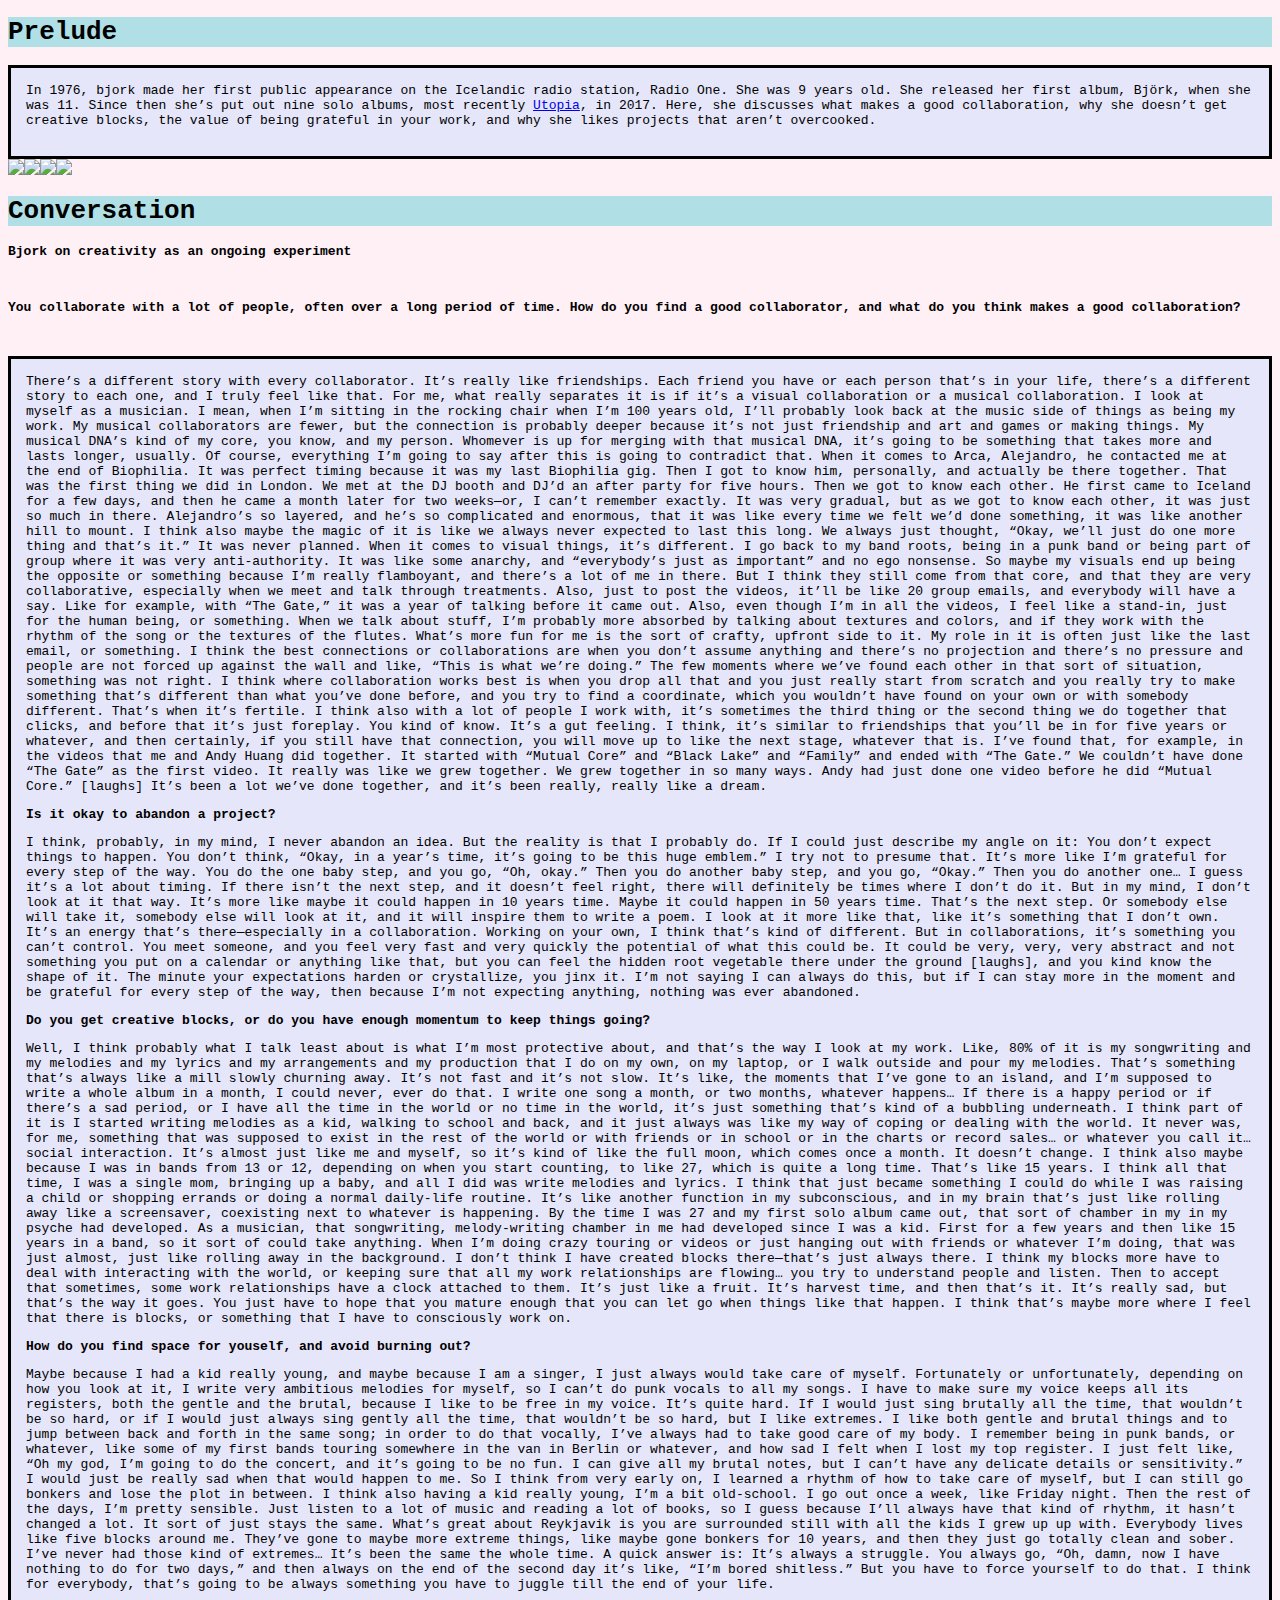
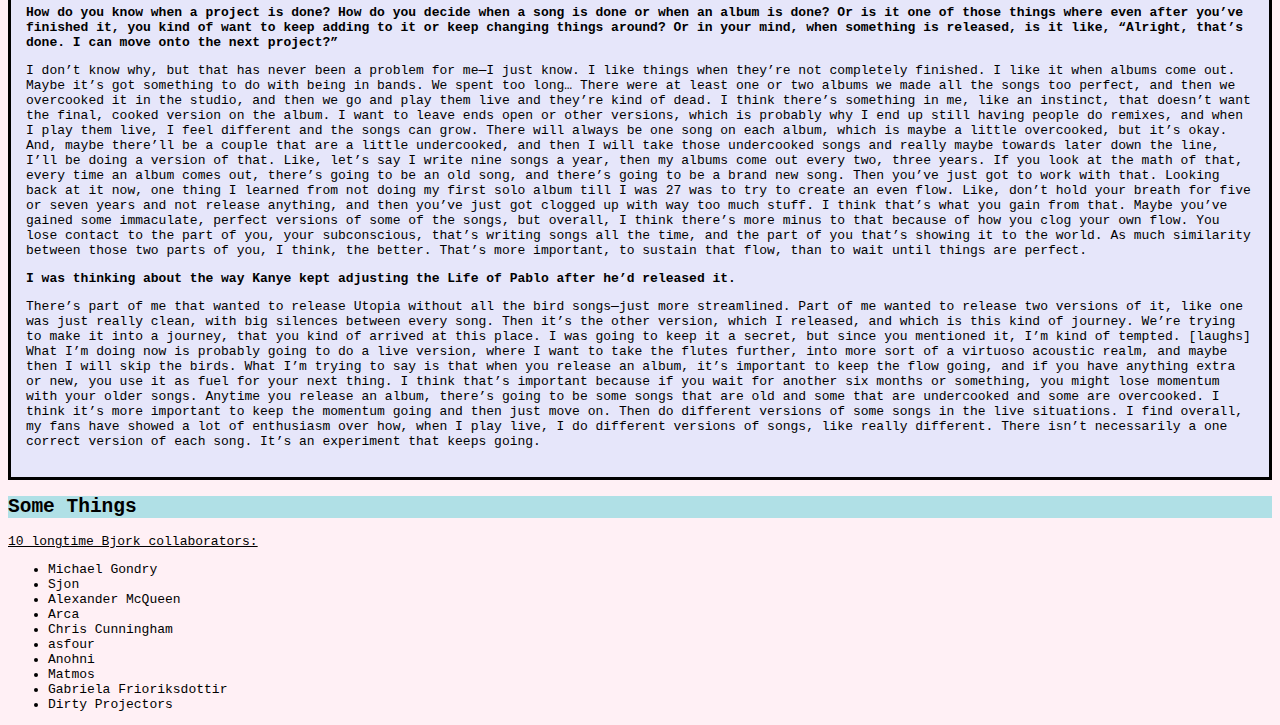
==== article2/index.html @ 80f07899 "new" ====
<!doctype html>
<html>
  <head>
    <title>bjork</title>
    <meta charset="utf-8">
    <style>
    p {font size: 20px;}
    </style>
      <link rel="stylesheet" href="style.css">
  </head>

  <body>
    <h1>Prelude</h1>
    <p><div class="special">In 1976, bjork made her first public appearance on the Icelandic radio station, Radio One. She was 9 years old. She released her first album, Björk, when she was 11. Since then she’s put out nine solo albums, most recently <a href="https://en.wikipedia.org/wiki/Utopia_(Björk_album)">Utopia</a>, in 2017. Here, she discusses what makes a good collaboration, why she doesn’t get creative blocks, the value of being grateful in your work, and why she likes projects that aren’t overcooked.</p></div>
    <img src=Bjork-2017-jesse-kanda-02-utopia.jpg><img src=Bjork-2017-jesse-kanda-02-utopia.jpg><img src=Bjork-2017-jesse-kanda-02-utopia.jpg><img src=Bjork-2017-jesse-kanda-02-utopia.jpg>
    <h1>Conversation</h1>
    <p><strong>Bjork on creativity as an ongoing experiment</strong><p/>
    </body>
      <br>
      <p><strong>You collaborate with a lot of people, often over a long period of time. How do you find a good collaborator, and what do you think makes a good collaboration?</strong><p/>
        <br>
      <p><div class="blah">
There’s a different story with every collaborator. It’s really like friendships. Each friend you have or each person that’s in your life, there’s a different story to each one, and I truly feel like that.
For me, what really separates it is if it’s a visual collaboration or a musical collaboration. I look at myself as a musician. I mean, when I’m sitting in the rocking chair when I’m 100 years old, I’ll probably look back at the music side of things as being my work.
My musical collaborators are fewer, but the connection is probably deeper because it’s not just friendship and art and games or making things. My musical DNA’s kind of my core, you know, and my person. Whomever is up for merging with that musical DNA, it’s going to be something that takes more and lasts longer, usually. Of course, everything I’m going to say after this is going to contradict that.
When it comes to Arca, Alejandro, he contacted me at the end of Biophilia. It was perfect timing because it was my last Biophilia gig. Then I got to know him, personally, and actually be there together. That was the first thing we did in London. We met at the DJ booth and DJ’d an after party for five hours. Then we got to know each other. He first came to Iceland for a few days, and then he came a month later for two weeks—or, I can’t remember exactly. It was very gradual, but as we got to know each other, it was just so much in there. Alejandro’s so layered, and he’s so complicated and enormous, that it was like every time we felt we’d done something, it was like another hill to mount. I think also maybe the magic of it is like we always never expected to last this long. We always just thought, “Okay, we’ll just do one more thing and that’s it.” It was never planned.
When it comes to visual things, it’s different. I go back to my band roots, being in a punk band or being part of group where it was very anti-authority. It was like some anarchy, and “everybody’s just as important” and no ego nonsense. So maybe my visuals end up being the opposite or something because I’m really flamboyant, and there’s a lot of me in there. But I think they still come from that core, and that they are very collaborative, especially when we meet and talk through treatments. Also, just to post the videos, it’ll be like 20 group emails, and everybody will have a say. Like for example, with “The Gate,” it was a year of talking before it came out.
Also, even though I’m in all the videos, I feel like a stand-in, just for the human being, or something. When we talk about stuff, I’m probably more absorbed by talking about textures and colors, and if they work with the rhythm of the song or the textures of the flutes. What’s more fun for me is the sort of crafty, upfront side to it. My role in it is often just like the last email, or something.
I think the best connections or collaborations are when you don’t assume anything and there’s no projection and there’s no pressure and people are not forced up against the wall and like, “This is what we’re doing.” The few moments where we’ve found each other in that sort of situation, something was not right. I think where collaboration works best is when you drop all that and you just really start from scratch and you really try to make something that’s different than what you’ve done before, and you try to find a coordinate, which you wouldn’t have found on your own or with somebody different. That’s when it’s fertile.
I think also with a lot of people I work with, it’s sometimes the third thing or the second thing we do together that clicks, and before that it’s just foreplay. You kind of know. It’s a gut feeling. I think, it’s similar to friendships that you’ll be in for five years or whatever, and then certainly, if you still have that connection, you will move up to like the next stage, whatever that is.
I’ve found that, for example, in the videos that me and Andy Huang did together. It started with “Mutual Core” and “Black Lake” and “Family” and ended with “The Gate.” We couldn’t have done “The Gate” as the first video. It really was like we grew together. We grew together in so many ways. Andy had just done one video before he did “Mutual Core.” [laughs] It’s been a lot we’ve done together, and it’s been really, really like a dream.<p/>
<p><strong>Is it okay to abandon a project?</strong><p>
  <p>I think, probably, in my mind, I never abandon an idea. But the reality is that I probably do. If I could just describe my angle on it: You don’t expect things to happen. You don’t think, “Okay, in a year’s time, it’s going to be this huge emblem.” I try not to presume that. It’s more like I’m grateful for every step of the way. You do the one baby step, and you go, “Oh, okay.” Then you do another baby step, and you go, “Okay.” Then you do another one…
I guess it’s a lot about timing. If there isn’t the next step, and it doesn’t feel right, there will definitely be times where I don’t do it. But in my mind, I don’t look at it that way. It’s more like maybe it could happen in 10 years time. Maybe it could happen in 50 years time. That’s the next step. Or somebody else will take it, somebody else will look at it, and it will inspire them to write a poem. I look at it more like that, like it’s something that I don’t own.
It’s an energy that’s there—especially in a collaboration. Working on your own, I think that’s kind of different. But in collaborations, it’s something you can’t control. You meet someone, and you feel very fast and very quickly the potential of what this could be. It could be very, very, very abstract and not something you put on a calendar or anything like that, but you can feel the hidden root vegetable there under the ground [laughs], and you kind know the shape of it.
The minute your expectations harden or crystallize, you jinx it. I’m not saying I can always do this, but if I can stay more in the moment and be grateful for every step of the way, then because I’m not expecting anything, nothing was ever abandoned.</p>
<p><strong>Do you get creative blocks, or do you have enough momentum to keep things going?</strong><p>
  <p>Well, I think probably what I talk least about is what I’m most protective about, and that’s the way I look at my work. Like, 80% of it is my songwriting and my melodies and my lyrics and my arrangements and my production that I do on my own, on my laptop, or I walk outside and pour my melodies. That’s something that’s always like a mill slowly churning away. It’s not fast and it’s not slow. It’s like, the moments that I’ve gone to an island, and I’m supposed to write a whole album in a month, I could never, ever do that. I write one song a month, or two months, whatever happens… If there is a happy period or if there’s a sad period, or I have all the time in the world or no time in the world, it’s just something that’s kind of a bubbling underneath.
I think part of it is I started writing melodies as a kid, walking to school and back, and it just always was like my way of coping or dealing with the world. It never was, for me, something that was supposed to exist in the rest of the world or with friends or in school or in the charts or record sales… or whatever you call it… social interaction.
It’s almost just like me and myself, so it’s kind of like the full moon, which comes once a month. It doesn’t change. I think also maybe because I was in bands from 13 or 12, depending on when you start counting, to like 27, which is quite a long time. That’s like 15 years. I think all that time, I was a single mom, bringing up a baby, and all I did was write melodies and lyrics. I think that just became something I could do while I was raising a child or shopping errands or doing a normal daily-life routine. It’s like another function in my subconscious, and in my brain that’s just like rolling away like a screensaver, coexisting next to whatever is happening.
By the time I was 27 and my first solo album came out, that sort of chamber in my in my psyche had developed. As a musician, that songwriting, melody-writing chamber in me had developed since I was a kid. First for a few years and then like 15 years in a band, so it sort of could take anything. When I’m doing crazy touring or videos or just hanging out with friends or whatever I’m doing, that was just almost, just like rolling away in the background. I don’t think I have created blocks there—that’s just always there.
I think my blocks more have to deal with interacting with the world, or keeping sure that all my work relationships are flowing… you try to understand people and listen. Then to accept that sometimes, some work relationships have a clock attached to them. It’s just like a fruit. It’s harvest time, and then that’s it. It’s really sad, but that’s the way it goes. You just have to hope that you mature enough that you can let go when things like that happen. I think that’s maybe more where I feel that there is blocks, or something that I have to consciously work on.</p>
<p><strong>How do you find space for youself, and avoid burning out?</strong></p>
<p>Maybe because I had a kid really young, and maybe because I am a singer, I just always would take care of myself. Fortunately or unfortunately, depending on how you look at it, I write very ambitious melodies for myself, so I can’t do punk vocals to all my songs. I have to make sure my voice keeps all its registers, both the gentle and the brutal, because I like to be free in my voice. It’s quite hard. If I would just sing brutally all the time, that wouldn’t be so hard, or if I would just always sing gently all the time, that wouldn’t be so hard, but I like extremes. I like both gentle and brutal things and to jump between back and forth in the same song; in order to do that vocally, I’ve always had to take good care of my body.
I remember being in punk bands, or whatever, like some of my first bands touring somewhere in the van in Berlin or whatever, and how sad I felt when I lost my top register. I just felt like, “Oh my god, I’m going to do the concert, and it’s going to be no fun. I can give all my brutal notes, but I can’t have any delicate details or sensitivity.” I would just be really sad when that would happen to me. So I think from very early on, I learned a rhythm of how to take care of myself, but I can still go bonkers and lose the plot in between.
I think also having a kid really young, I’m a bit old-school. I go out once a week, like Friday night. Then the rest of the days, I’m pretty sensible. Just listen to a lot of music and reading a lot of books, so I guess because I’ll always have that kind of rhythm, it hasn’t changed a lot. It sort of just stays the same. What’s great about Reykjavik is you are surrounded still with all the kids I grew up up with. Everybody lives like five blocks around me. They’ve gone to maybe more extreme things, like maybe gone bonkers for 10 years, and then they just go totally clean and sober. I’ve never had those kind of extremes… It’s been the same the whole time.
A quick answer is: It’s always a struggle. You always go, “Oh, damn, now I have nothing to do for two days,” and then always on the end of the second day it’s like, “I’m bored shitless.” But you have to force yourself to do that. I think for everybody, that’s going to be always something you have to juggle till the end of your life.</p>
<p><strong>How do you know when a project is done? How do you decide when a song is done or when an album is done? Or is it one of those things where even after you’ve finished it, you kind of want to keep adding to it or keep changing things around? Or in your mind, when something is released, is it like, “Alright, that’s done. I can move onto the next project?”</strong></p>
<p>I don’t know why, but that has never been a problem for me—I just know. I like things when they’re not completely finished. I like it when albums come out. Maybe it’s got something to do with being in bands. We spent too long… There were at least one or two albums we made all the songs too perfect, and then we overcooked it in the studio, and then we go and play them live and they’re kind of dead. I think there’s something in me, like an instinct, that doesn’t want the final, cooked version on the album. I want to leave ends open or other versions, which is probably why I end up still having people do remixes, and when I play them live, I feel different and the songs can grow.
There will always be one song on each album, which is maybe a little overcooked, but it’s okay. And, maybe there’ll be a couple that are a little undercooked, and then I will take those undercooked songs and really maybe towards later down the line, I’ll be doing a version of that. Like, let’s say I write nine songs a year, then my albums come out every two, three years. If you look at the math of that, every time an album comes out, there’s going to be an old song, and there’s going to be a brand new song. Then you’ve just got to work with that.
Looking back at it now, one thing I learned from not doing my first solo album till I was 27 was to try to create an even flow. Like, don’t hold your breath for five or seven years and not release anything, and then you’ve just got clogged up with way too much stuff. I think that’s what you gain from that. Maybe you’ve gained some immaculate, perfect versions of some of the songs, but overall, I think there’s more minus to that because of how you clog your own flow. You lose contact to the part of you, your subconscious, that’s writing songs all the time, and the part of you that’s showing it to the world. As much similarity between those two parts of you, I think, the better. That’s more important, to sustain that flow, than to wait until things are perfect.</p>
<p><strong>I was thinking about the way Kanye kept adjusting the Life of Pablo after he’d released it.</strong></p>
<p>There’s part of me that wanted to release Utopia without all the bird songs—just more streamlined. Part of me wanted to release two versions of it, like one was just really clean, with big silences between every song. Then it’s the other version, which I released, and which is this kind of journey. We’re trying to make it into a journey, that you kind of arrived at this place.
I was going to keep it a secret, but since you mentioned it, I’m kind of tempted. [laughs] What I’m doing now is probably going to do a live version, where I want to take the flutes further, into more sort of a virtuoso acoustic realm, and maybe then I will skip the birds.
What I’m trying to say is that when you release an album, it’s important to keep the flow going, and if you have anything extra or new, you use it as fuel for your next thing. I think that’s important because if you wait for another six months or something, you might lose momentum with your older songs.
Anytime you release an album, there’s going to be some songs that are old and some that are undercooked and some are overcooked. I think it’s more important to keep the momentum going and then just move on. Then do different versions of some songs in the live situations.
I find overall, my fans have showed a lot of enthusiasm over how, when I play live, I do different versions of songs, like really different. There isn’t necessarily a one correct version of each song. It’s an experiment that keeps going.</p></div>
<h2>Some Things</h2>
<p><u>10 longtime Bjork collaborators:</u></p>
<ul>
  <li>Michael Gondry</li>
  <li>Sjon</li>
  <li>Alexander McQueen</li>
  <li>Arca</li>
  <li>Chris Cunningham</li>
  <li>asfour</li>
  <li>Anohni</li>
  <li>Matmos</li>
  <li>Gabriela Frioriksdottir</li>
  <li>Dirty Projectors</li>
---- article2/style.css ----
html{
  font-family:monospace;
  background-color:lavenderblush;
}



img{
  max-width:100%;
  width:200px;
}
h1{
 background-color:powderblue;
 color:black;
}
h2{
  background-color:powderblue;
  color:black;
}

.special {
  background:lavender;
  border-style:solid;
  padding:15px;

}

.blah {
  background:lavender;
  border-style:solid;
  padding:15px;
}
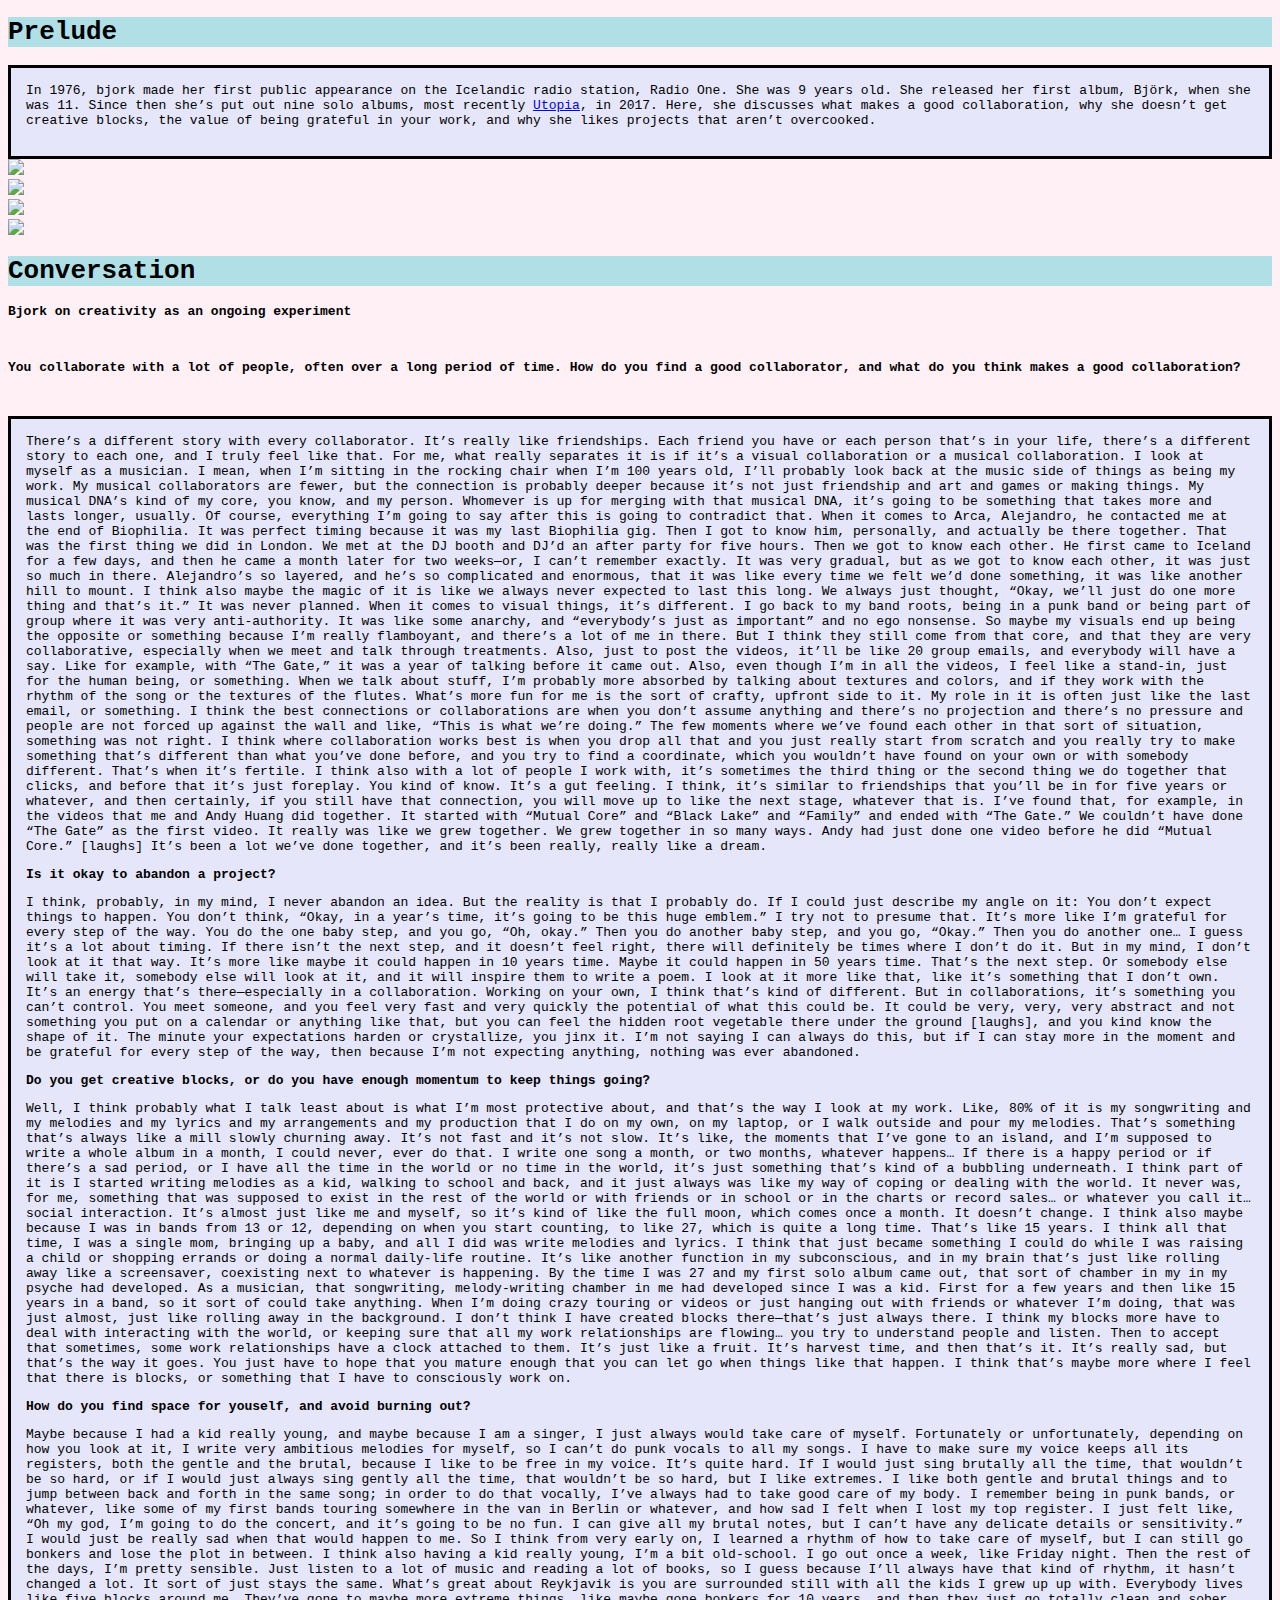
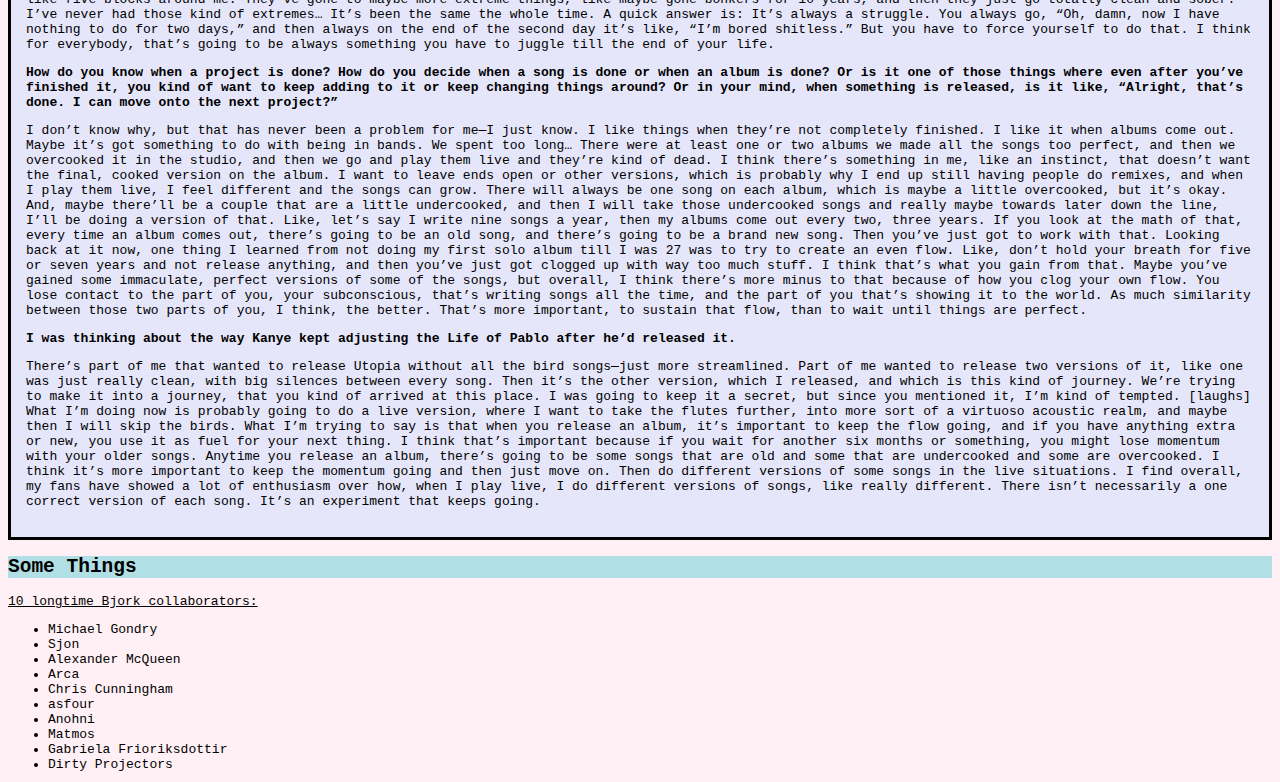
==== commit b6598266: "new" ====
--- a/article2/index.html
+++ b/article2/index.html
@@ -12,7 +12,7 @@
   <body>
     <h1>Prelude</h1>
     <p><div class="special">In 1976, bjork made her first public appearance on the Icelandic radio station, Radio One. She was 9 years old. She released her first album, Björk, when she was 11. Since then she’s put out nine solo albums, most recently <a href="https://en.wikipedia.org/wiki/Utopia_(Björk_album)">Utopia</a>, in 2017. Here, she discusses what makes a good collaboration, why she doesn’t get creative blocks, the value of being grateful in your work, and why she likes projects that aren’t overcooked.</p></div>
-    <img src=Bjork-2017-jesse-kanda-02-utopia.jpg><img src=Bjork-2017-jesse-kanda-02-utopia.jpg><img src=Bjork-2017-jesse-kanda-02-utopia.jpg><img src=Bjork-2017-jesse-kanda-02-utopia.jpg>
+    <img src=Bjork-2017-jesse-kanda-02-utopia.jpg><br><img src=Bjork-2017-jesse-kanda-02-utopia.jpg><br><img src=Bjork-2017-jesse-kanda-02-utopia.jpg><br><img src=Bjork-2017-jesse-kanda-02-utopia.jpg>
     <h1>Conversation</h1>
     <p><strong>Bjork on creativity as an ongoing experiment</strong><p/>
     </body>
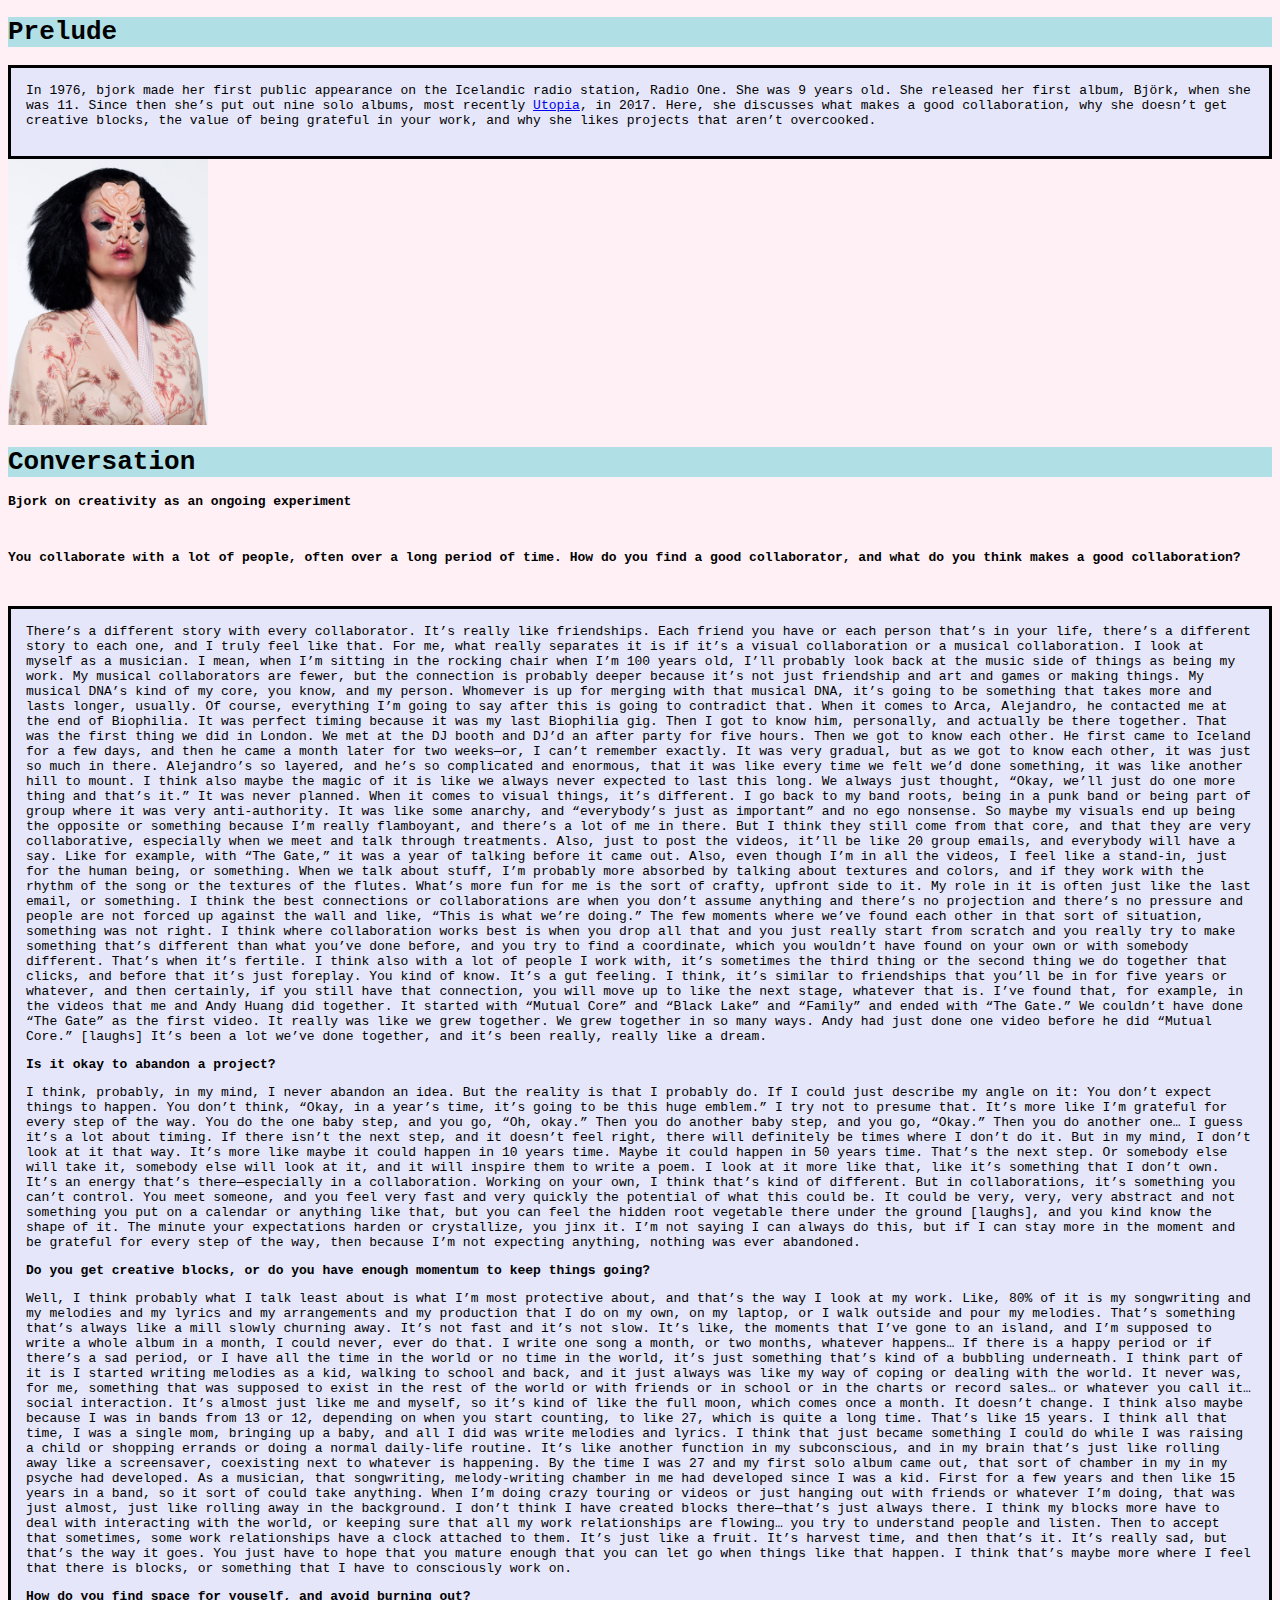
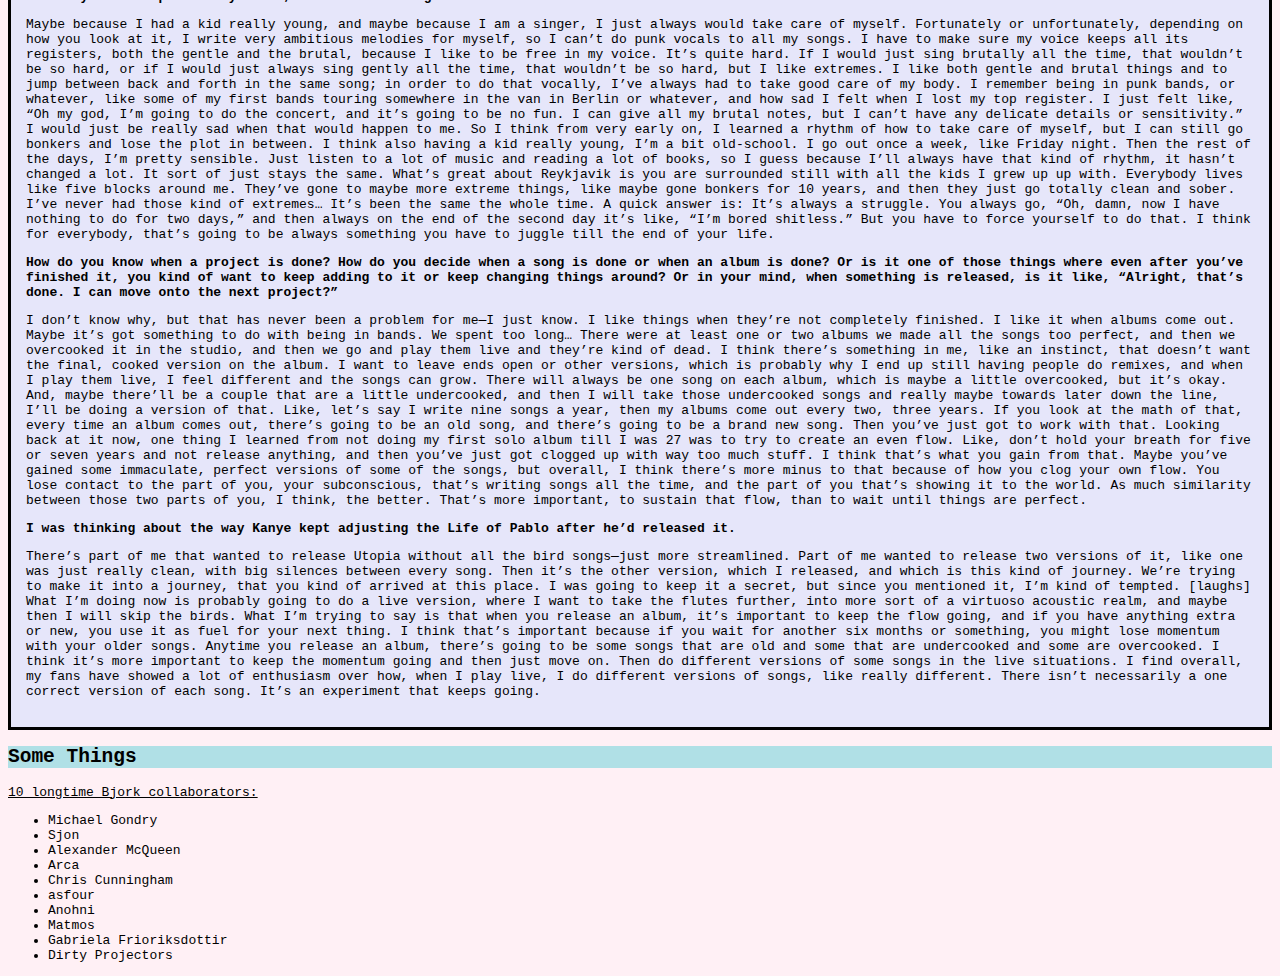
==== commit fdde1069: "p" ====
--- a/article2/index.html
+++ b/article2/index.html
@@ -12,7 +12,7 @@
   <body>
     <h1>Prelude</h1>
     <p><div class="special">In 1976, bjork made her first public appearance on the Icelandic radio station, Radio One. She was 9 years old. She released her first album, Björk, when she was 11. Since then she’s put out nine solo albums, most recently <a href="https://en.wikipedia.org/wiki/Utopia_(Björk_album)">Utopia</a>, in 2017. Here, she discusses what makes a good collaboration, why she doesn’t get creative blocks, the value of being grateful in your work, and why she likes projects that aren’t overcooked.</p></div>
-    <img src=Bjork-2017-jesse-kanda-02-utopia.jpg><br><img src=Bjork-2017-jesse-kanda-02-utopia.jpg><br><img src=Bjork-2017-jesse-kanda-02-utopia.jpg><br><img src=Bjork-2017-jesse-kanda-02-utopia.jpg>
+    <img src="bjork.jpg">
     <h1>Conversation</h1>
     <p><strong>Bjork on creativity as an ongoing experiment</strong><p/>
     </body>
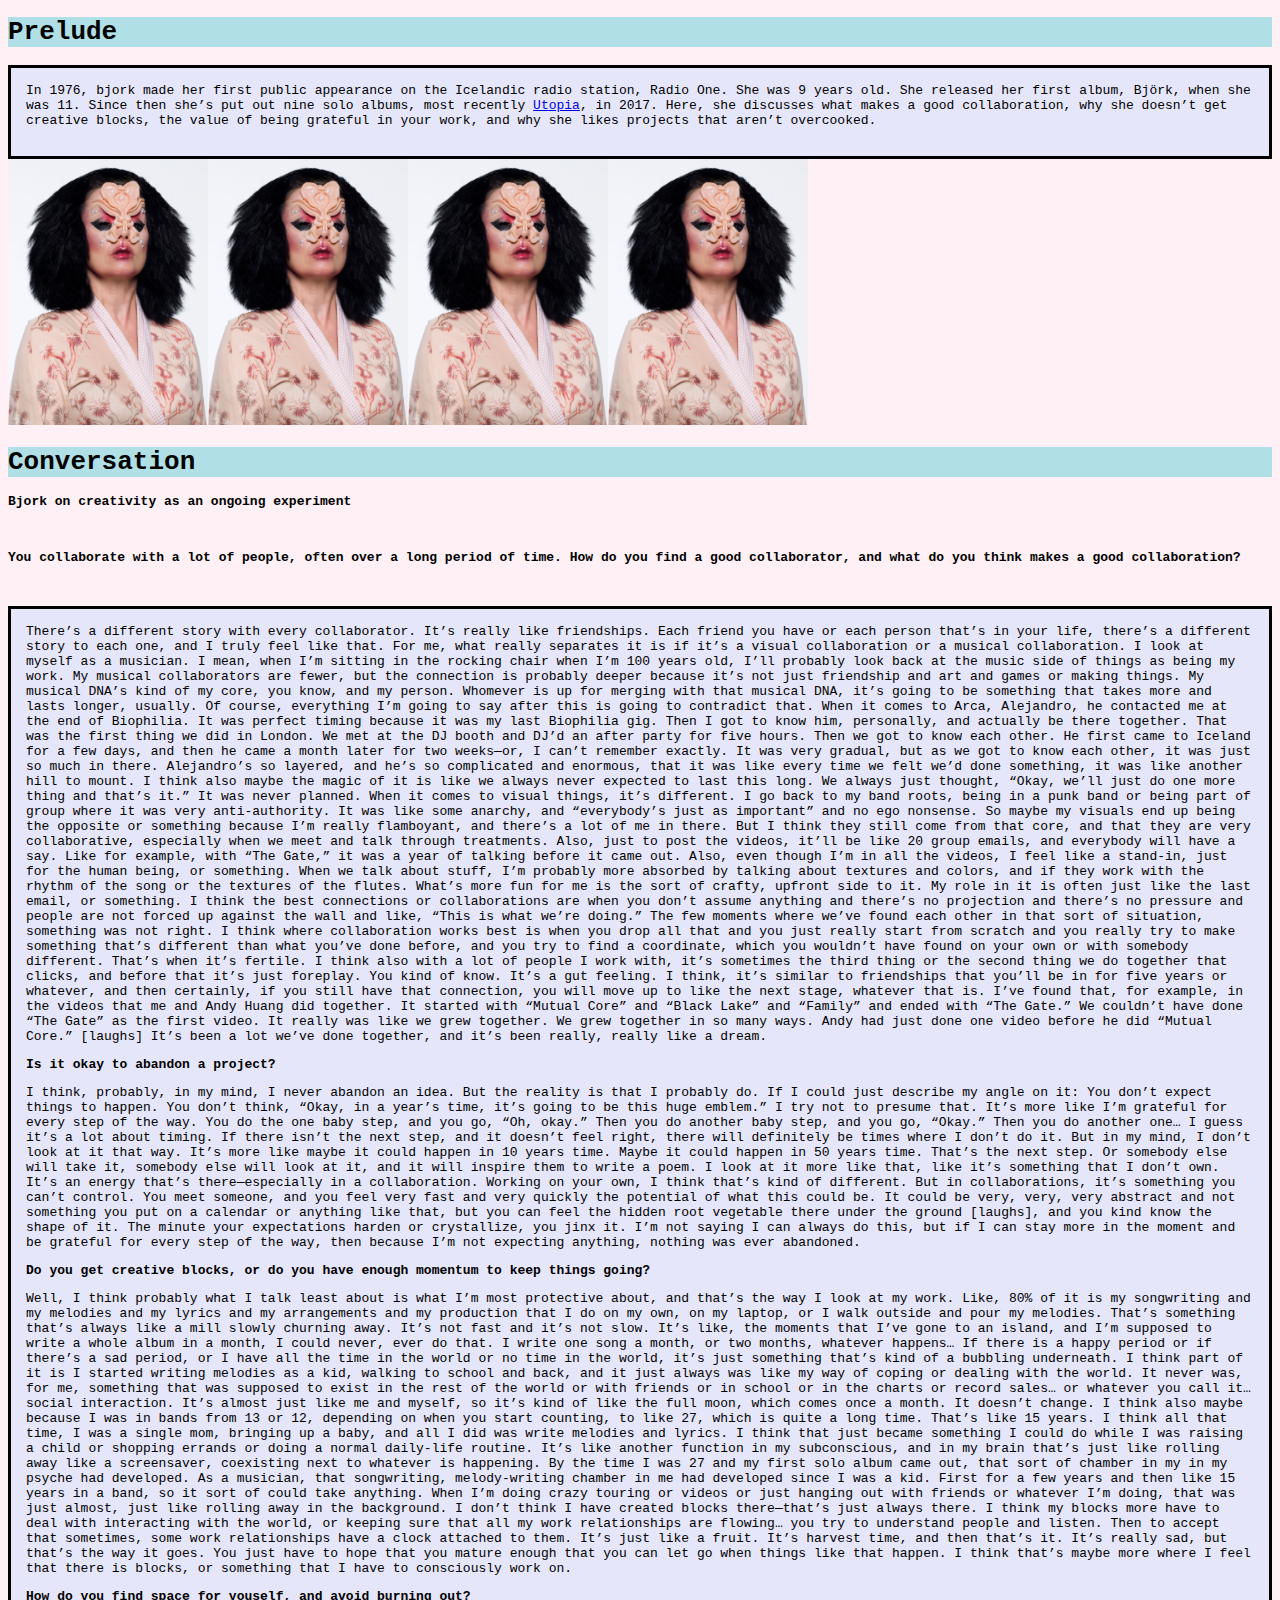
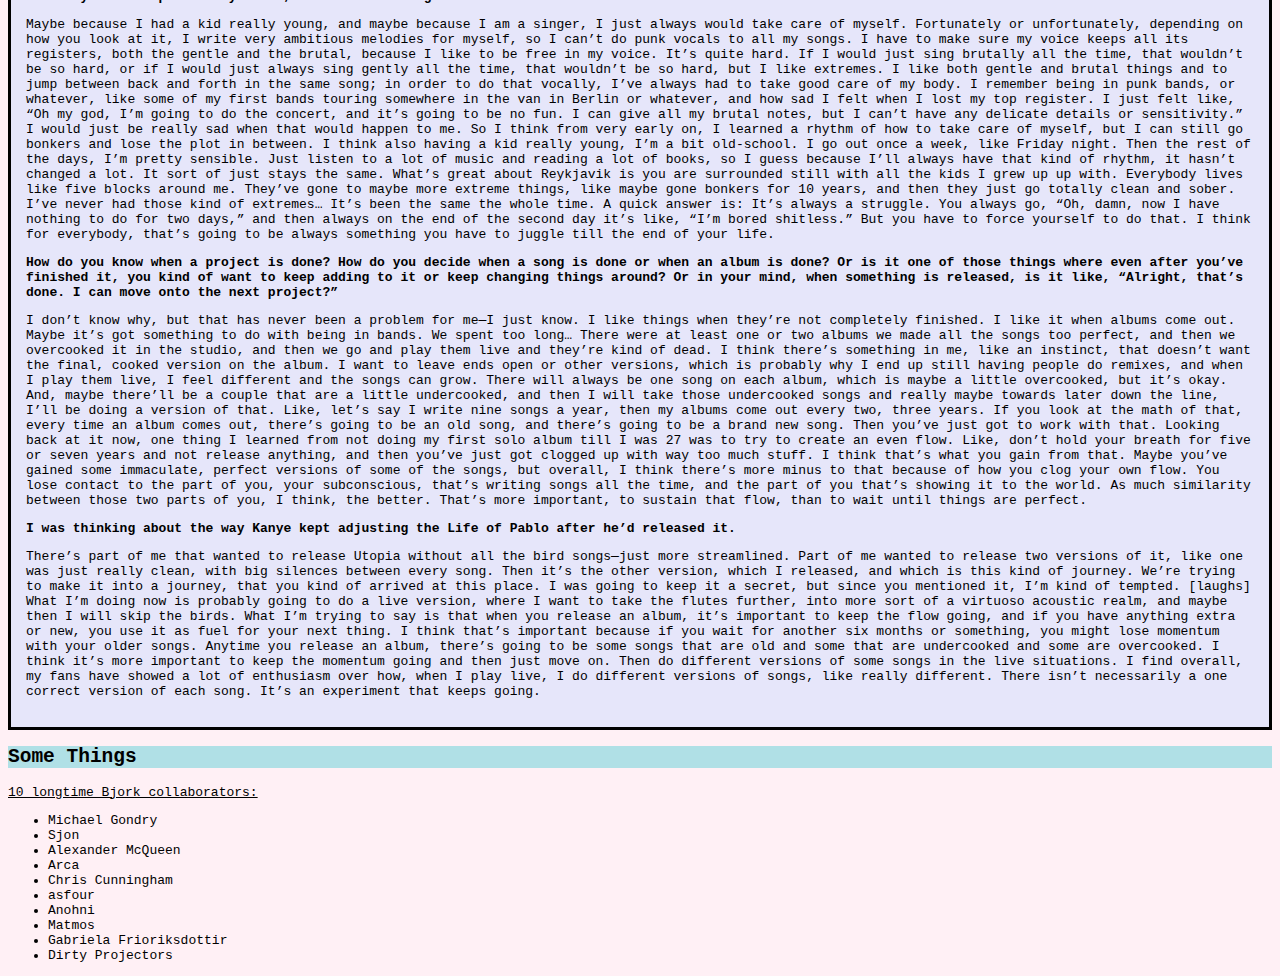
==== commit 3b3f720c: "d" ====
--- a/article2/index.html
+++ b/article2/index.html
@@ -12,12 +12,12 @@
   <body>
     <h1>Prelude</h1>
     <p><div class="special">In 1976, bjork made her first public appearance on the Icelandic radio station, Radio One. She was 9 years old. She released her first album, Björk, when she was 11. Since then she’s put out nine solo albums, most recently <a href="https://en.wikipedia.org/wiki/Utopia_(Björk_album)">Utopia</a>, in 2017. Here, she discusses what makes a good collaboration, why she doesn’t get creative blocks, the value of being grateful in your work, and why she likes projects that aren’t overcooked.</p></div>
-    <img src="bjork.jpg">
+    <img src="bjork.jpg"><img src="bjork.jpg"><img src="bjork.jpg"><img src="bjork.jpg">
     <h1>Conversation</h1>
-    <p><strong>Bjork on creativity as an ongoing experiment</strong><p/>
+    <p><strong>Bjork on creativity as an ongoing experiment</strong></p>
     </body>
       <br>
-      <p><strong>You collaborate with a lot of people, often over a long period of time. How do you find a good collaborator, and what do you think makes a good collaboration?</strong><p/>
+      <p><strong>You collaborate with a lot of people, often over a long period of time. How do you find a good collaborator, and what do you think makes a good collaboration?</strong></p>
         <br>
       <p><div class="blah">
 There’s a different story with every collaborator. It’s really like friendships. Each friend you have or each person that’s in your life, there’s a different story to each one, and I truly feel like that.
@@ -28,7 +28,7 @@
 Also, even though I’m in all the videos, I feel like a stand-in, just for the human being, or something. When we talk about stuff, I’m probably more absorbed by talking about textures and colors, and if they work with the rhythm of the song or the textures of the flutes. What’s more fun for me is the sort of crafty, upfront side to it. My role in it is often just like the last email, or something.
 I think the best connections or collaborations are when you don’t assume anything and there’s no projection and there’s no pressure and people are not forced up against the wall and like, “This is what we’re doing.” The few moments where we’ve found each other in that sort of situation, something was not right. I think where collaboration works best is when you drop all that and you just really start from scratch and you really try to make something that’s different than what you’ve done before, and you try to find a coordinate, which you wouldn’t have found on your own or with somebody different. That’s when it’s fertile.
 I think also with a lot of people I work with, it’s sometimes the third thing or the second thing we do together that clicks, and before that it’s just foreplay. You kind of know. It’s a gut feeling. I think, it’s similar to friendships that you’ll be in for five years or whatever, and then certainly, if you still have that connection, you will move up to like the next stage, whatever that is.
-I’ve found that, for example, in the videos that me and Andy Huang did together. It started with “Mutual Core” and “Black Lake” and “Family” and ended with “The Gate.” We couldn’t have done “The Gate” as the first video. It really was like we grew together. We grew together in so many ways. Andy had just done one video before he did “Mutual Core.” [laughs] It’s been a lot we’ve done together, and it’s been really, really like a dream.<p/>
+I’ve found that, for example, in the videos that me and Andy Huang did together. It started with “Mutual Core” and “Black Lake” and “Family” and ended with “The Gate.” We couldn’t have done “The Gate” as the first video. It really was like we grew together. We grew together in so many ways. Andy had just done one video before he did “Mutual Core.” [laughs] It’s been a lot we’ve done together, and it’s been really, really like a dream.</p>
 <p><strong>Is it okay to abandon a project?</strong><p>
   <p>I think, probably, in my mind, I never abandon an idea. But the reality is that I probably do. If I could just describe my angle on it: You don’t expect things to happen. You don’t think, “Okay, in a year’s time, it’s going to be this huge emblem.” I try not to presume that. It’s more like I’m grateful for every step of the way. You do the one baby step, and you go, “Oh, okay.” Then you do another baby step, and you go, “Okay.” Then you do another one…
 I guess it’s a lot about timing. If there isn’t the next step, and it doesn’t feel right, there will definitely be times where I don’t do it. But in my mind, I don’t look at it that way. It’s more like maybe it could happen in 10 years time. Maybe it could happen in 50 years time. That’s the next step. Or somebody else will take it, somebody else will look at it, and it will inspire them to write a poem. I look at it more like that, like it’s something that I don’t own.
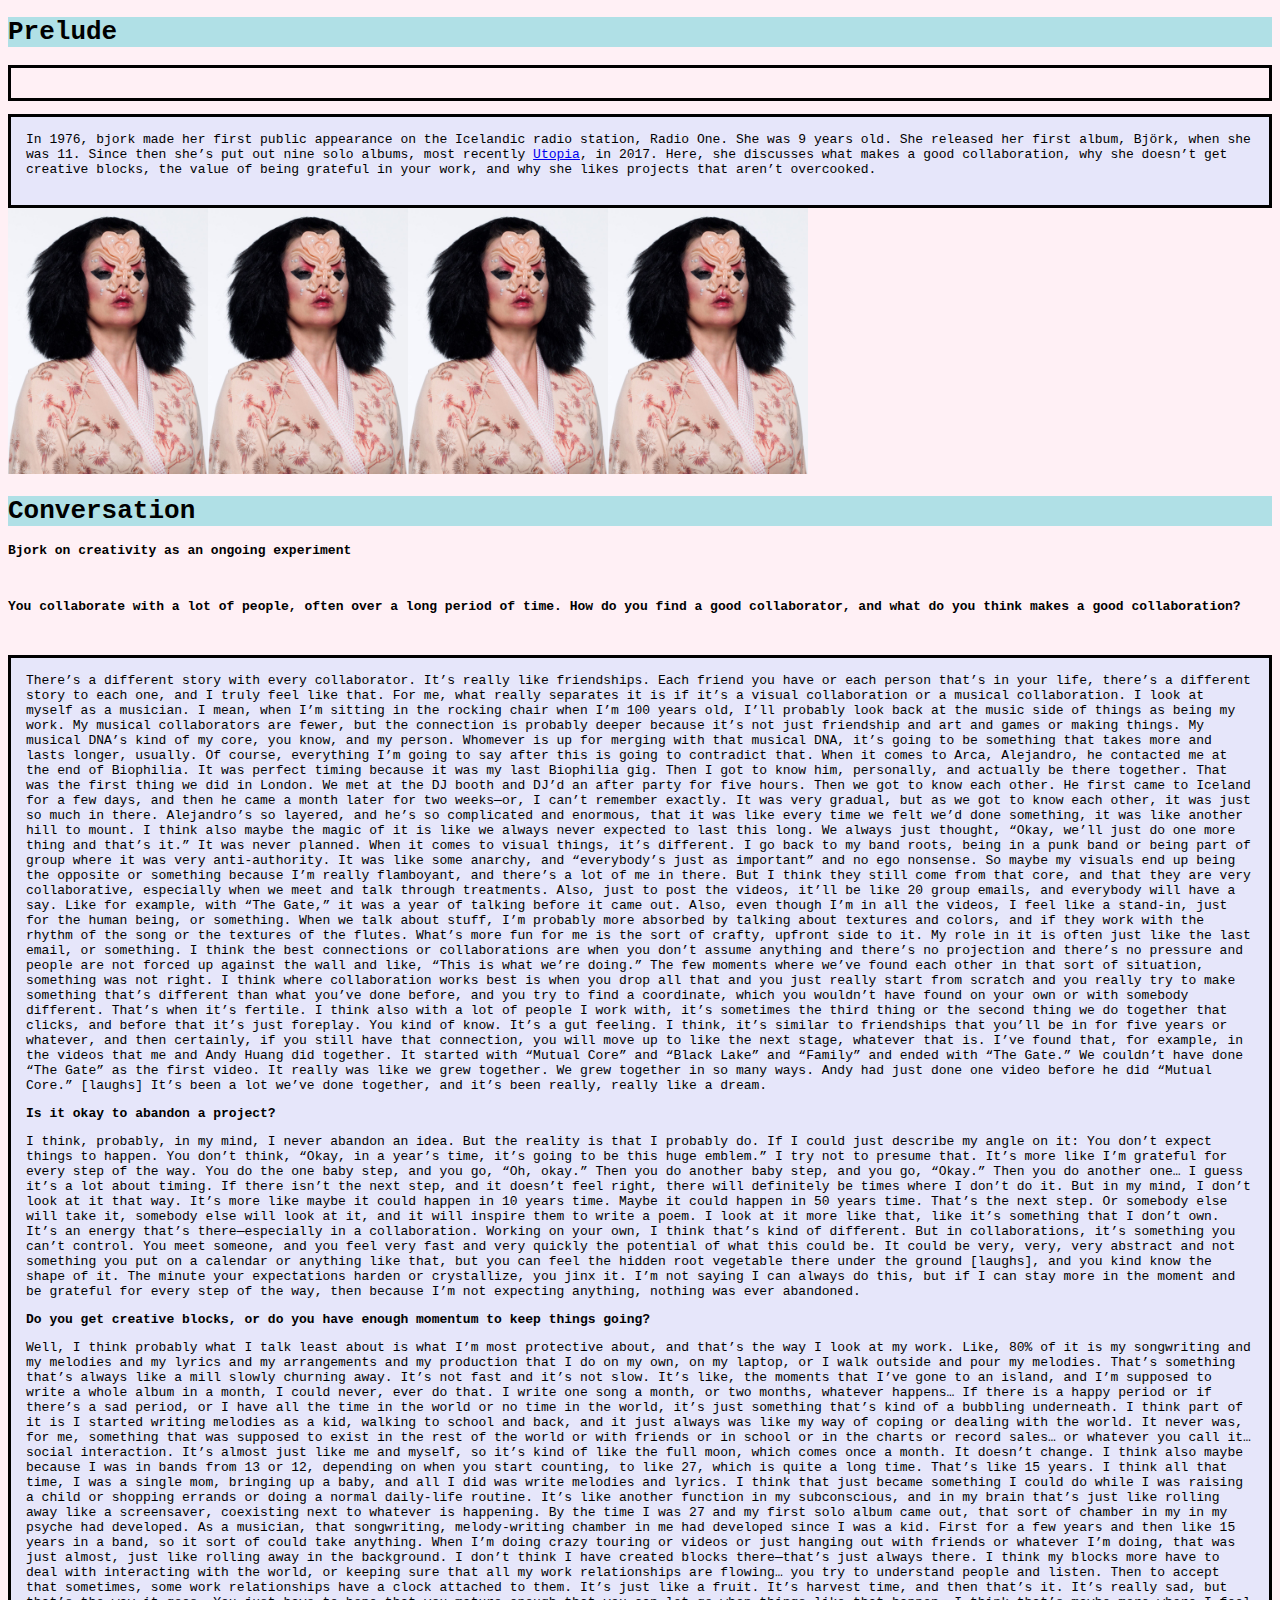
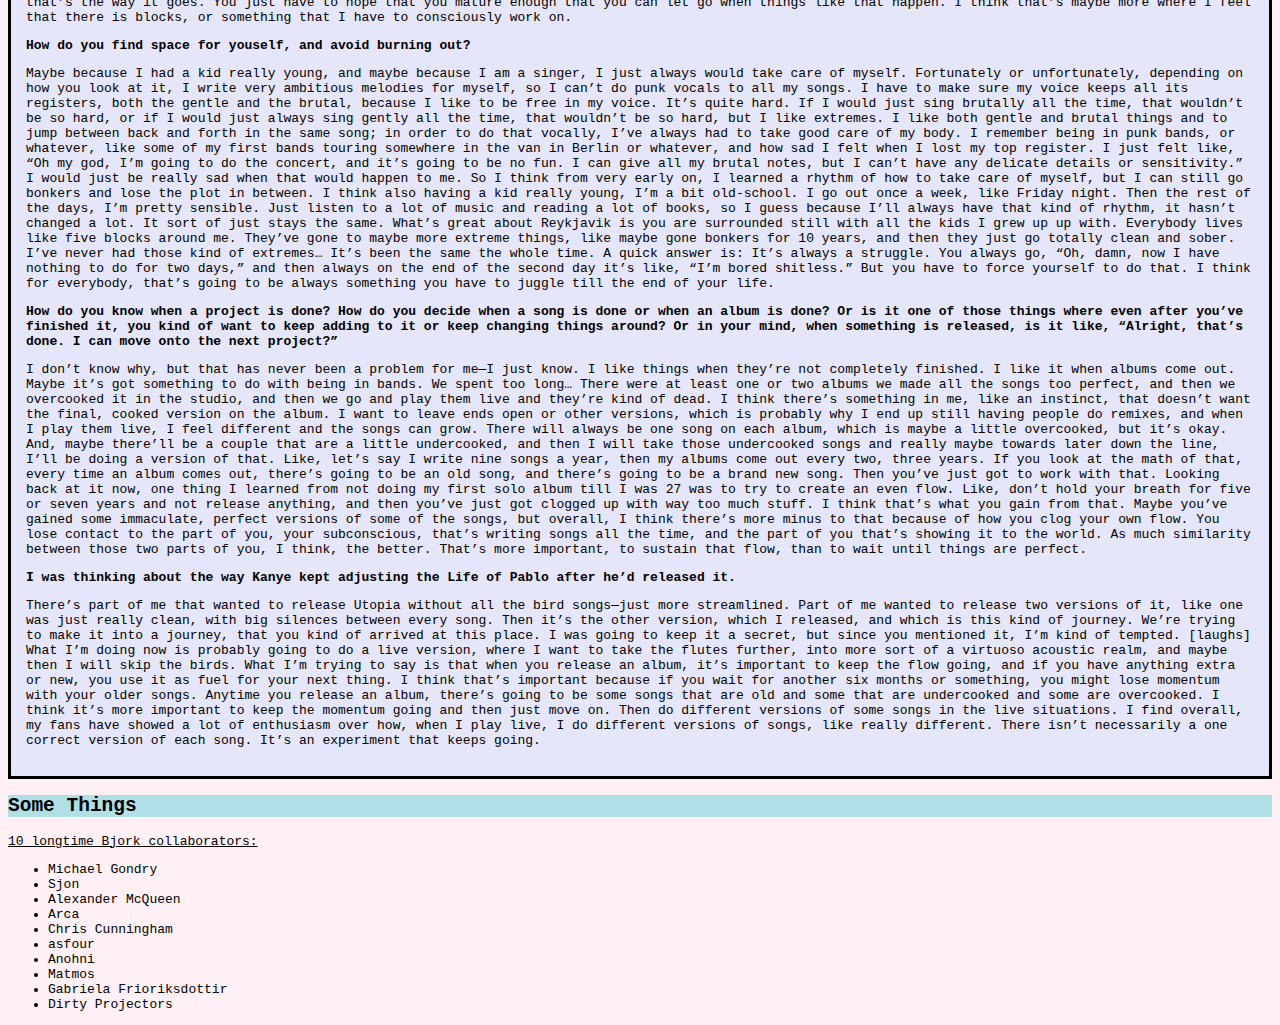
==== commit b8a01515: "s" ====
--- a/article2/index.html
+++ b/article2/index.html
@@ -10,7 +10,7 @@
   </head>
 
   <body>
-    <h1>Prelude</h1>
+    <h1>Prelude</h1><div class="header"></div>
     <p><div class="special">In 1976, bjork made her first public appearance on the Icelandic radio station, Radio One. She was 9 years old. She released her first album, Björk, when she was 11. Since then she’s put out nine solo albums, most recently <a href="https://en.wikipedia.org/wiki/Utopia_(Björk_album)">Utopia</a>, in 2017. Here, she discusses what makes a good collaboration, why she doesn’t get creative blocks, the value of being grateful in your work, and why she likes projects that aren’t overcooked.</p></div>
     <img src="bjork.jpg"><img src="bjork.jpg"><img src="bjork.jpg"><img src="bjork.jpg">
     <h1>Conversation</h1>
--- a/article2/style.css
+++ b/article2/style.css
@@ -12,6 +12,10 @@
 h1{
  background-color:powderblue;
  color:black;
+}
+.header {
+  border-style:solid;
+  padding:15px;
 }
 h2{
   background-color:powderblue;
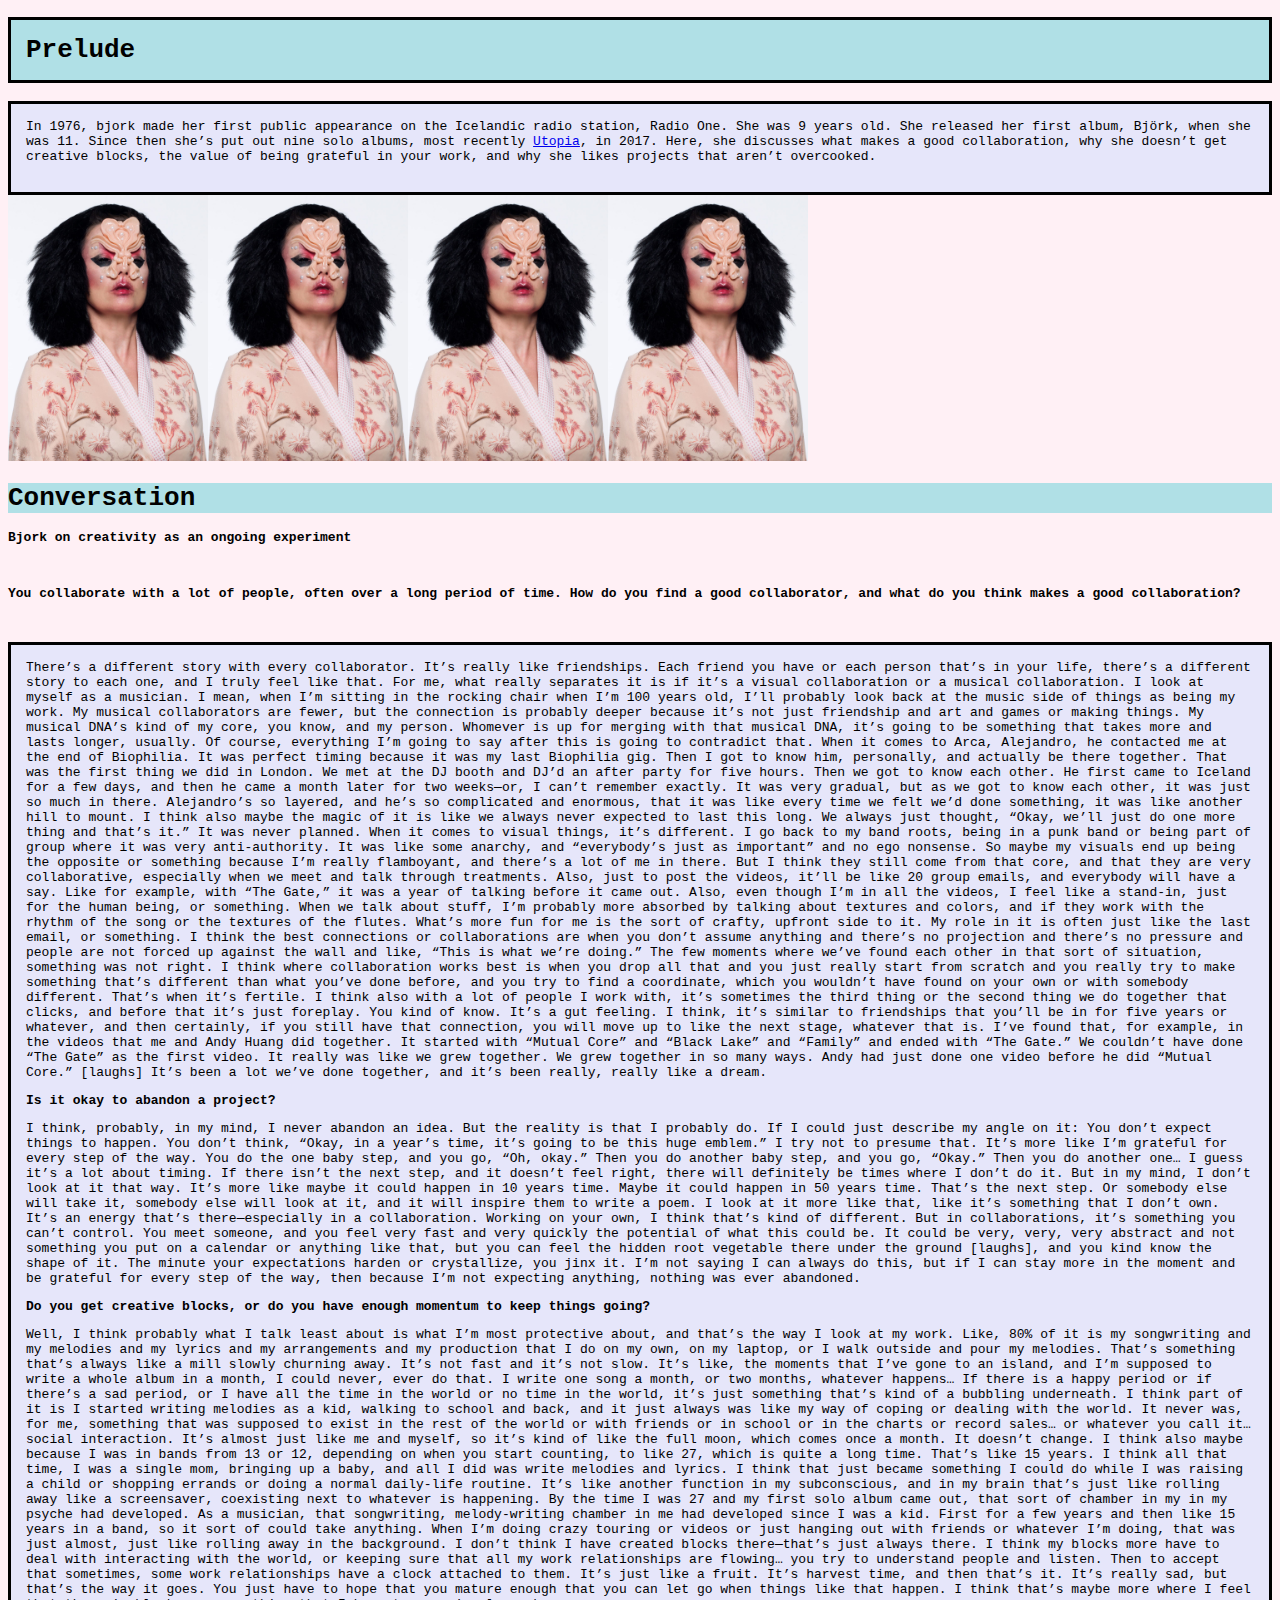
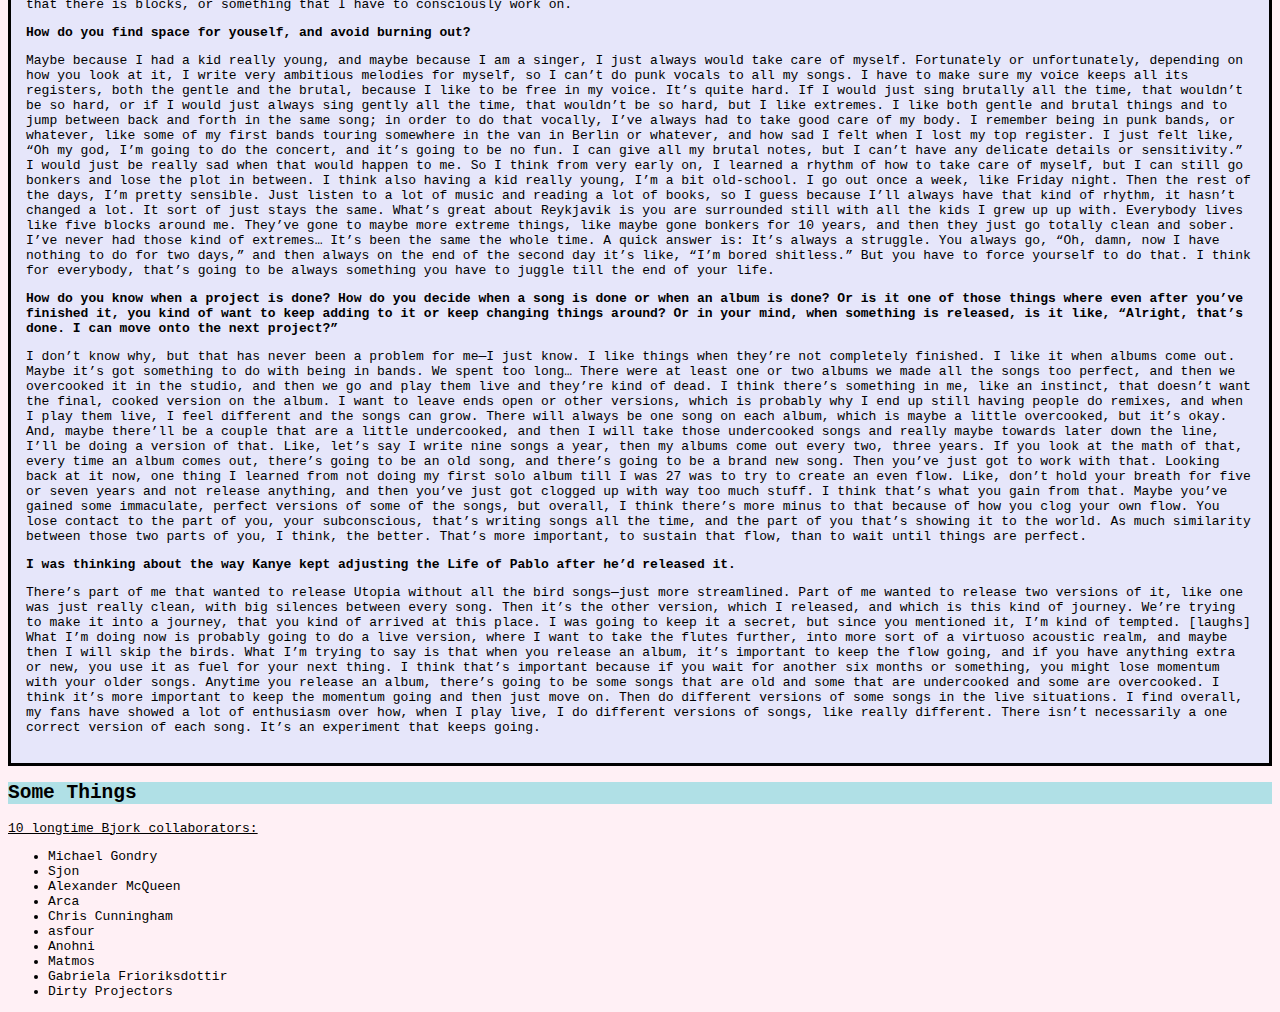
==== commit 92cf1c1e: "s" ====
--- a/article2/index.html
+++ b/article2/index.html
@@ -10,7 +10,7 @@
   </head>
 
   <body>
-    <h1>Prelude</h1><div class="header"></div>
+    <h1><div class="header">Prelude</h1></div>
     <p><div class="special">In 1976, bjork made her first public appearance on the Icelandic radio station, Radio One. She was 9 years old. She released her first album, Björk, when she was 11. Since then she’s put out nine solo albums, most recently <a href="https://en.wikipedia.org/wiki/Utopia_(Björk_album)">Utopia</a>, in 2017. Here, she discusses what makes a good collaboration, why she doesn’t get creative blocks, the value of being grateful in your work, and why she likes projects that aren’t overcooked.</p></div>
     <img src="bjork.jpg"><img src="bjork.jpg"><img src="bjork.jpg"><img src="bjork.jpg">
     <h1>Conversation</h1>
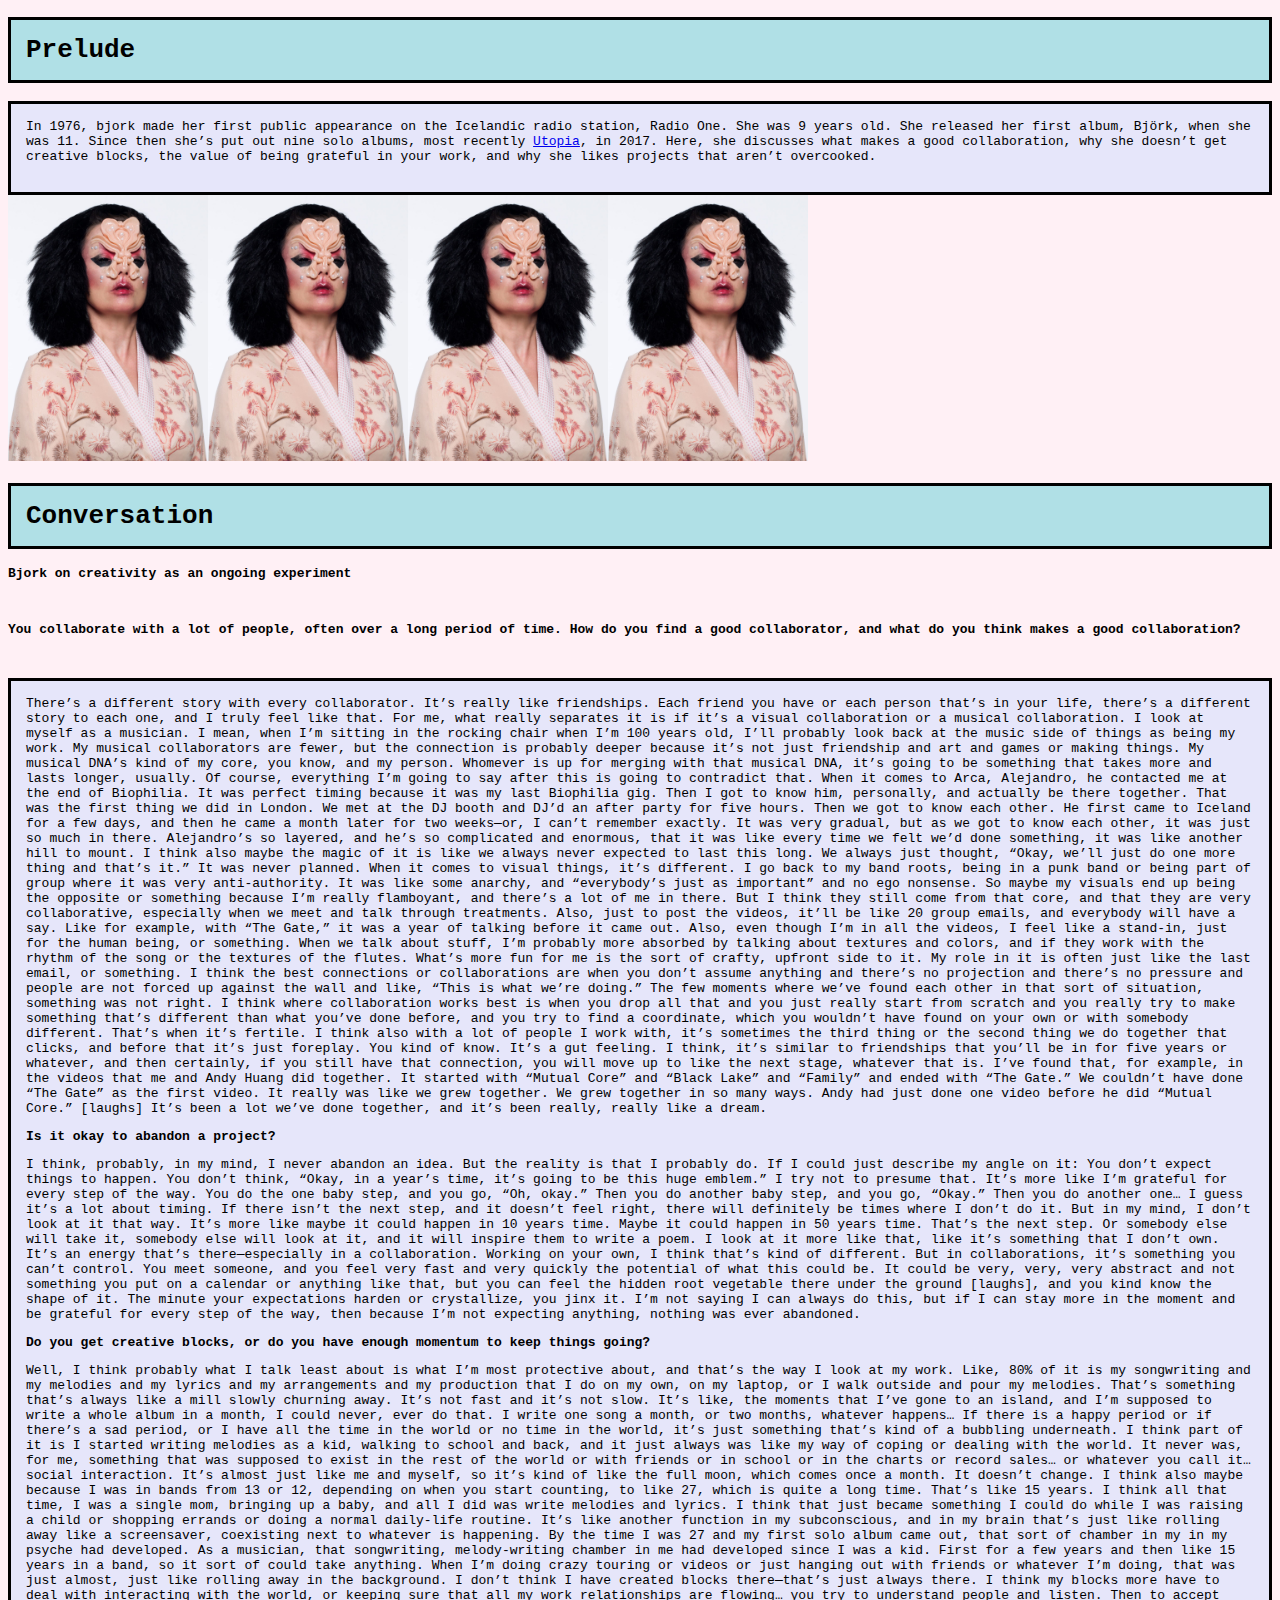
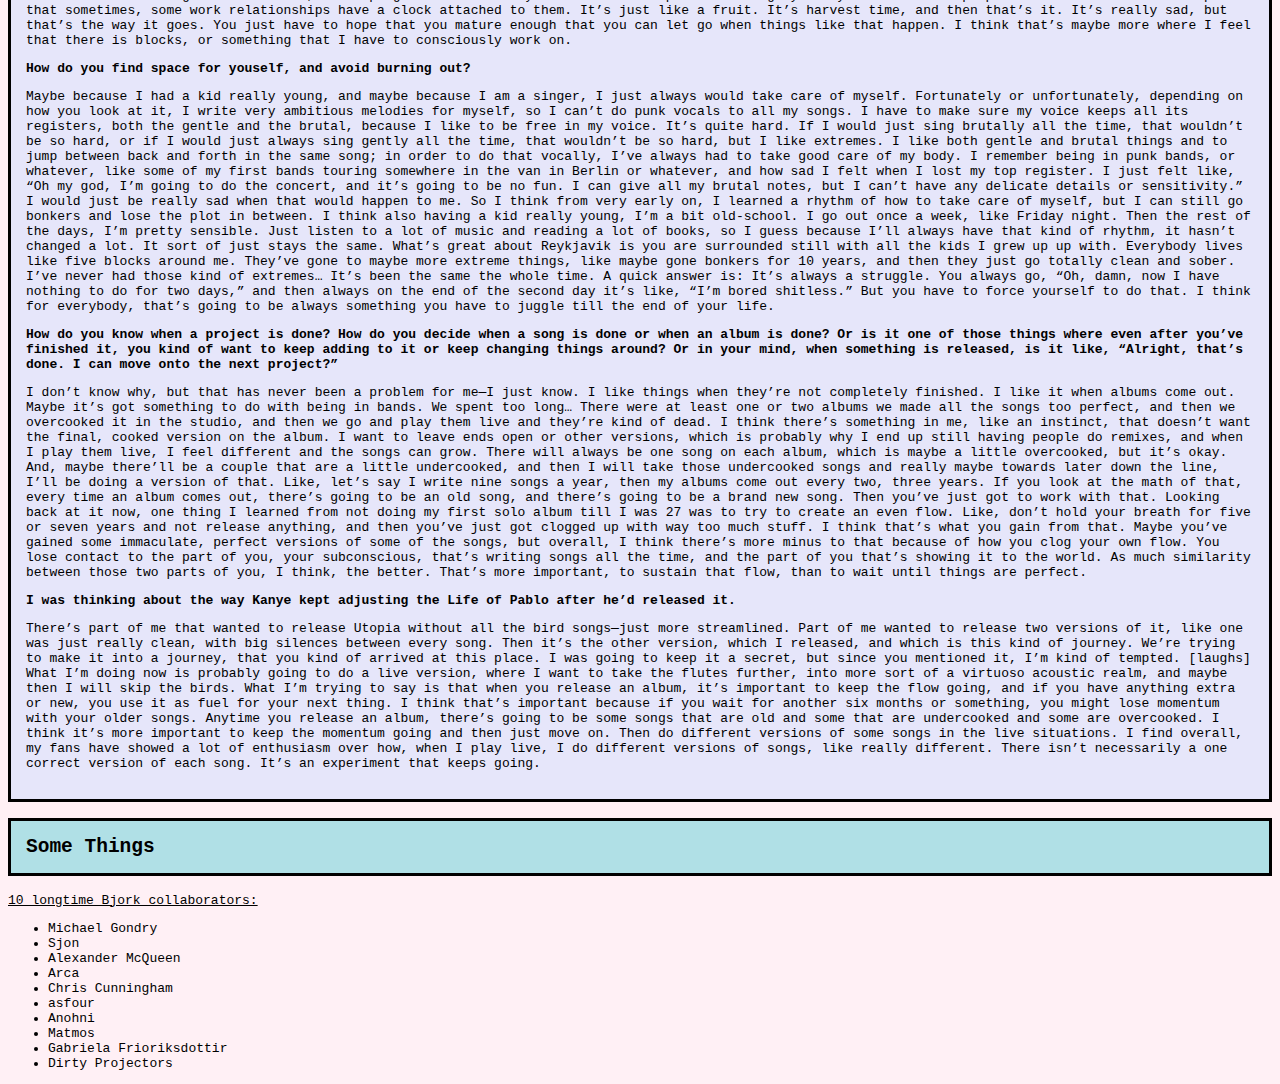
==== commit e38aa356: "s" ====
--- a/article2/index.html
+++ b/article2/index.html
@@ -13,7 +13,7 @@
     <h1><div class="header">Prelude</h1></div>
     <p><div class="special">In 1976, bjork made her first public appearance on the Icelandic radio station, Radio One. She was 9 years old. She released her first album, Björk, when she was 11. Since then she’s put out nine solo albums, most recently <a href="https://en.wikipedia.org/wiki/Utopia_(Björk_album)">Utopia</a>, in 2017. Here, she discusses what makes a good collaboration, why she doesn’t get creative blocks, the value of being grateful in your work, and why she likes projects that aren’t overcooked.</p></div>
     <img src="bjork.jpg"><img src="bjork.jpg"><img src="bjork.jpg"><img src="bjork.jpg">
-    <h1>Conversation</h1>
+    <h1><div class="header">Conversation</h1>
     <p><strong>Bjork on creativity as an ongoing experiment</strong></p>
     </body>
       <br>
@@ -55,7 +55,7 @@
 What I’m trying to say is that when you release an album, it’s important to keep the flow going, and if you have anything extra or new, you use it as fuel for your next thing. I think that’s important because if you wait for another six months or something, you might lose momentum with your older songs.
 Anytime you release an album, there’s going to be some songs that are old and some that are undercooked and some are overcooked. I think it’s more important to keep the momentum going and then just move on. Then do different versions of some songs in the live situations.
 I find overall, my fans have showed a lot of enthusiasm over how, when I play live, I do different versions of songs, like really different. There isn’t necessarily a one correct version of each song. It’s an experiment that keeps going.</p></div>
-<h2>Some Things</h2>
+<h2><div class="header">Some Things</h2>
 <p><u>10 longtime Bjork collaborators:</u></p>
 <ul>
   <li>Michael Gondry</li>
